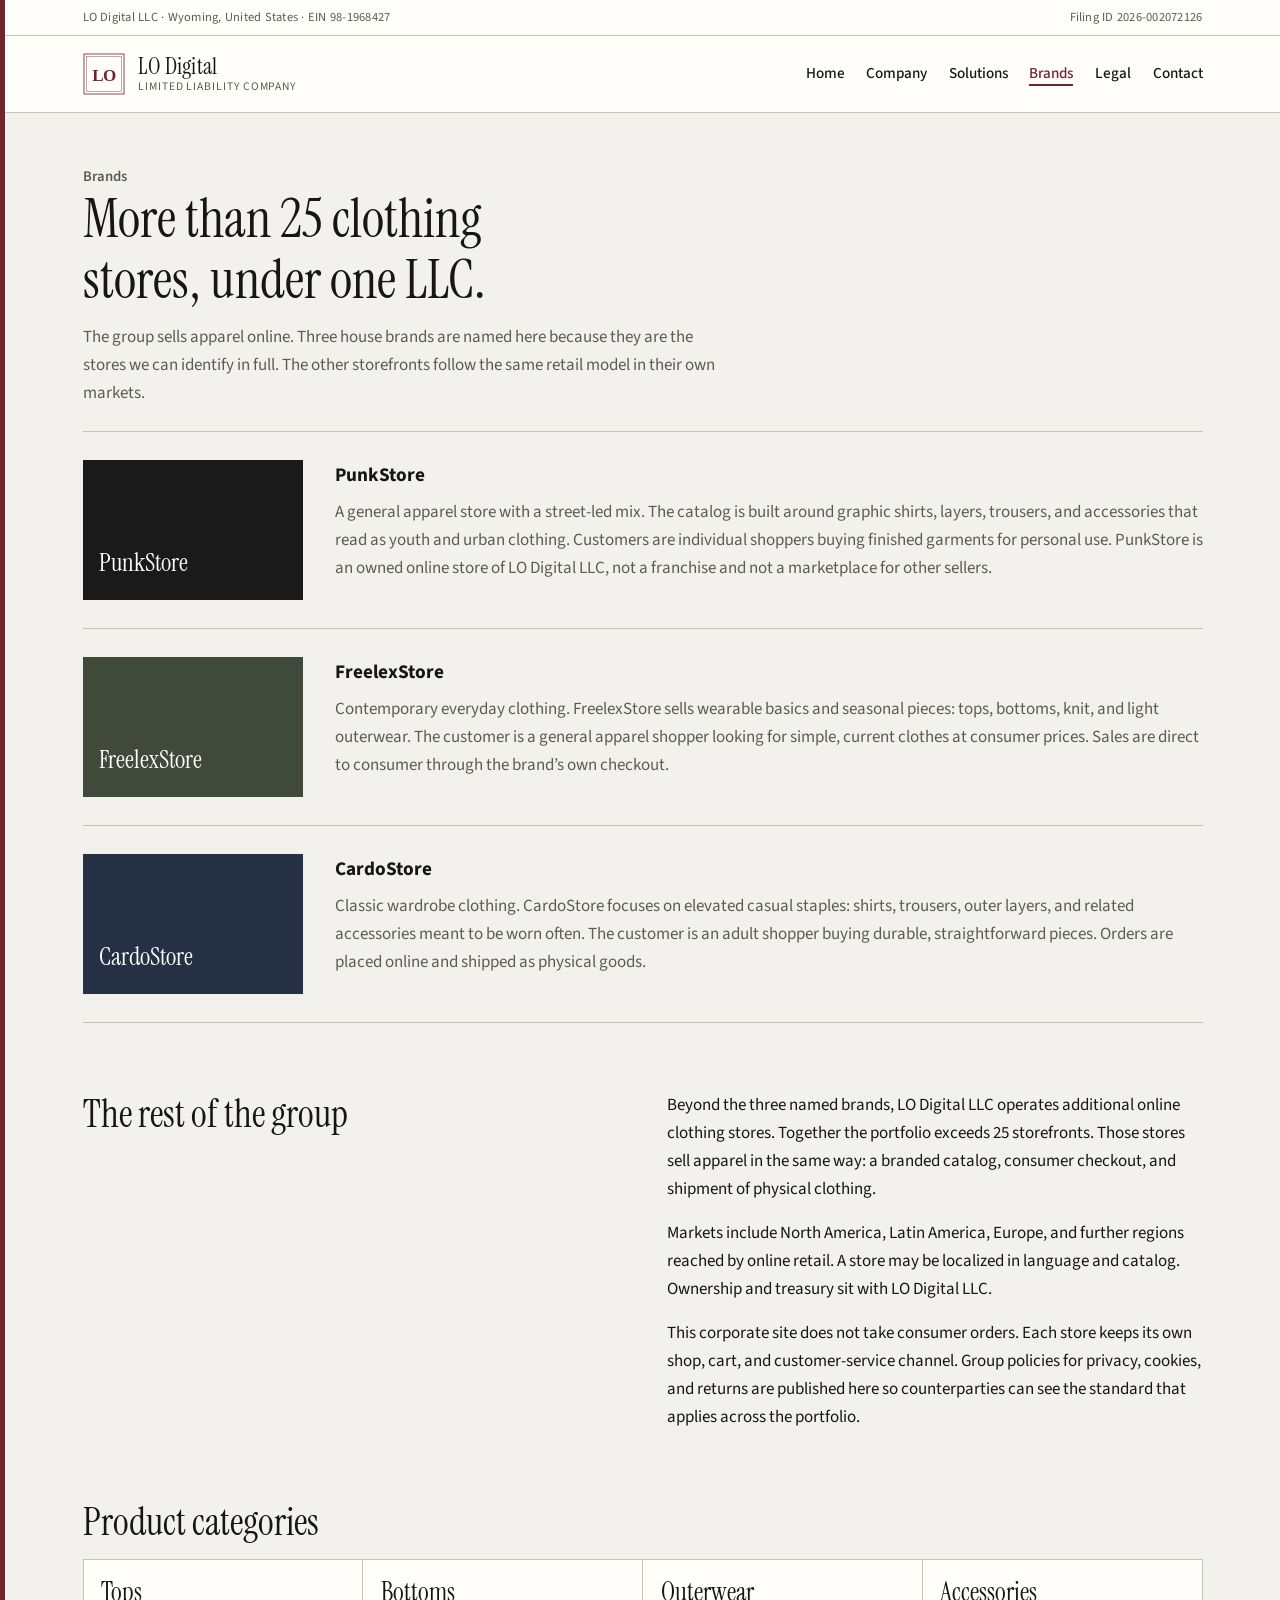
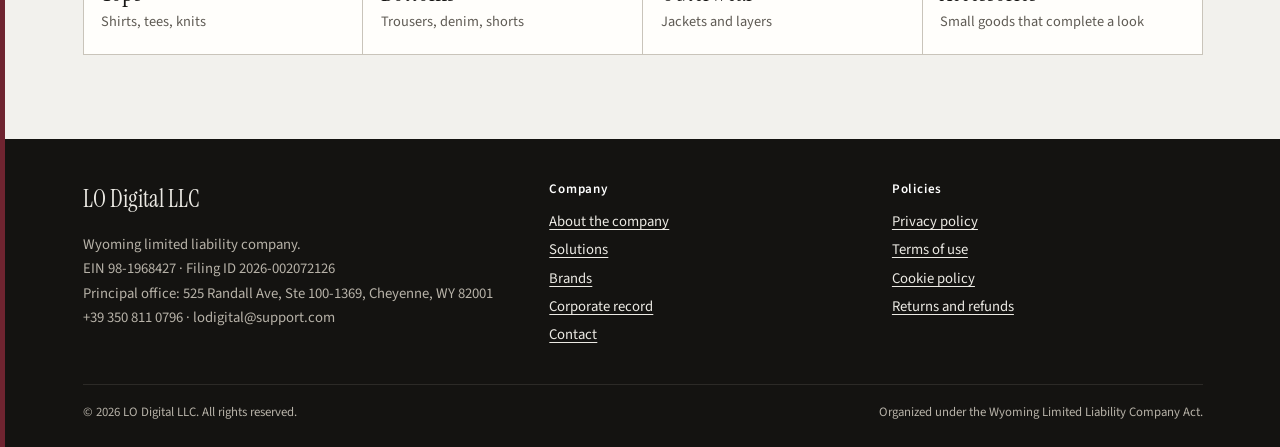
==== brands.html @ 22e6bcfd "Publish LO Digital LLC corporate site" ====
<!DOCTYPE html>
<html lang="en">
<head>
  <meta charset="utf-8">
  <meta name="viewport" content="width=device-width, initial-scale=1">
  <title>Brands | LO Digital LLC</title>
  <meta name="description" content="LO Digital LLC operates more than 25 apparel stores worldwide. Named house brands: PunkStore, FreelexStore, and CardoStore.">
  <link rel="icon" href="assets/favicon.svg" type="image/svg+xml">
  <link rel="stylesheet" href="css/styles.css">
</head>
<body>
  <a class="skip" href="#main">Skip to content</a>
  <header class="mast">
    <div class="mast-legal">
      <div class="wrap">
        <span>LO Digital LLC · Wyoming, United States · EIN 98-1968427</span>
        <span>Filing ID 2026-002072126</span>
      </div>
    </div>
    <div class="wrap mast-row">
      <a class="brand" href="index.html">
        <img src="assets/mark.svg" alt="">
        <span class="brand-name">
          <strong>LO Digital</strong>
          <span>LIMITED LIABILITY COMPANY</span>
        </span>
      </a>
      <input class="nav-toggle" type="checkbox" id="nav-toggle">
      <label class="nav-burger" for="nav-toggle">Menu</label>
      <nav class="nav" aria-label="Primary">
        <a href="index.html">Home</a>
        <a href="company.html">Company</a>
        <a href="solutions.html">Solutions</a>
        <a href="brands.html" aria-current="page">Brands</a>
        <a href="legal.html">Legal</a>
        <a href="contact.html">Contact</a>
      </nav>
    </div>
  </header>

  <main id="main">
    <section class="page-hero">
      <div class="wrap">
        <p class="kicker">Brands</p>
        <h1>More than 25 clothing stores, under one LLC.</h1>
        <p>The group sells apparel online. Three house brands are named here because they are the stores we can identify in full. The other storefronts follow the same retail model in their own markets.</p>
      </div>
    </section>

    <section class="section">
      <div class="wrap">
        <article class="brand-row">
          <div class="brand-plate punk">PunkStore</div>
          <div class="brand-copy">
            <h3>PunkStore</h3>
            <p>A general apparel store with a street-led mix. The catalog is built around graphic shirts, layers, trousers, and accessories that read as youth and urban clothing. Customers are individual shoppers buying finished garments for personal use. PunkStore is an owned online store of LO Digital LLC, not a franchise and not a marketplace for other sellers.</p>
          </div>
        </article>
        <article class="brand-row">
          <div class="brand-plate freelex">FreelexStore</div>
          <div class="brand-copy">
            <h3>FreelexStore</h3>
            <p>Contemporary everyday clothing. FreelexStore sells wearable basics and seasonal pieces: tops, bottoms, knit, and light outerwear. The customer is a general apparel shopper looking for simple, current clothes at consumer prices. Sales are direct to consumer through the brand’s own checkout.</p>
          </div>
        </article>
        <article class="brand-row">
          <div class="brand-plate cardo">CardoStore</div>
          <div class="brand-copy">
            <h3>CardoStore</h3>
            <p>Classic wardrobe clothing. CardoStore focuses on elevated casual staples: shirts, trousers, outer layers, and related accessories meant to be worn often. The customer is an adult shopper buying durable, straightforward pieces. Orders are placed online and shipped as physical goods.</p>
          </div>
        </article>
      </div>
    </section>

    <section class="section">
      <div class="wrap split">
        <div>
          <h2>The rest of the group</h2>
        </div>
        <div class="prose">
          <p>Beyond the three named brands, LO Digital LLC operates additional online clothing stores. Together the portfolio exceeds 25 storefronts. Those stores sell apparel in the same way: a branded catalog, consumer checkout, and shipment of physical clothing.</p>
          <p>Markets include North America, Latin America, Europe, and further regions reached by online retail. A store may be localized in language and catalog. Ownership and treasury sit with LO Digital LLC.</p>
          <p>This corporate site does not take consumer orders. Each store keeps its own shop, cart, and customer-service channel. Group policies for privacy, cookies, and returns are published here so counterparties can see the standard that applies across the portfolio.</p>
        </div>
      </div>
    </section>

    <section class="section">
      <div class="wrap">
        <h2>Product categories</h2>
        <div class="presence">
          <div><strong>Tops</strong><span>Shirts, tees, knits</span></div>
          <div><strong>Bottoms</strong><span>Trousers, denim, shorts</span></div>
          <div><strong>Outerwear</strong><span>Jackets and layers</span></div>
          <div><strong>Accessories</strong><span>Small goods that complete a look</span></div>
        </div>
      </div>
    </section>
  </main>

  <footer class="foot">
    <div class="wrap">
      <div class="foot-grid">
        <div>
          <h2>LO Digital LLC</h2>
          <p>Wyoming limited liability company.<br>EIN 98-1968427 · Filing ID 2026-002072126<br>Principal office: 525 Randall Ave, Ste 100-1369, Cheyenne, WY 82001<br>+39 350 811 0796 · lodigital@support.com</p>
        </div>
        <div>
          <h3>Company</h3>
          <ul>
            <li><a href="company.html">About the company</a></li>
            <li><a href="solutions.html">Solutions</a></li>
            <li><a href="brands.html">Brands</a></li>
            <li><a href="legal.html">Corporate record</a></li>
            <li><a href="contact.html">Contact</a></li>
          </ul>
        </div>
        <div>
          <h3>Policies</h3>
          <ul>
            <li><a href="privacy.html">Privacy policy</a></li>
            <li><a href="terms.html">Terms of use</a></li>
            <li><a href="cookies.html">Cookie policy</a></li>
            <li><a href="returns.html">Returns and refunds</a></li>
          </ul>
        </div>
      </div>
      <div class="foot-legal">
        <span>© 2026 LO Digital LLC. All rights reserved.</span>
        <span>Organized under the Wyoming Limited Liability Company Act.</span>
      </div>
    </div>
  </footer>
</body>
</html>
---- css/styles.css ----
@import url("https://fonts.googleapis.com/css2?family=Instrument+Serif:ital@0;1&family=Source+Sans+3:ital,wght@0,400;0,500;0,600;0,700;1,400&display=swap");

:root {
  --bond: #f2f1ed;
  --panel: #fffefb;
  --ink: #171614;
  --mute: #5f5b54;
  --rule: #c9c4ba;
  --wine: #6f2430;
  --wine-deep: #4c1520;
  --wine-soft: #f4e8ea;
  --gold: #8f7848;
  --footer: #141311;
  --footer-mute: #b7b2a8;
  --focus: #6f2430;
  --max: 1120px;
  --pad: clamp(1.25rem, 4vw, 3.25rem);
  --serif: "Instrument Serif", "Times New Roman", serif;
  --sans: "Source Sans 3", "Segoe UI", sans-serif;
}

*,
*::before,
*::after {
  box-sizing: border-box;
}

html {
  scroll-behavior: smooth;
}

html,
body {
  margin: 0;
  padding: 0;
}

body {
  font-family: var(--sans);
  font-size: 1.0625rem;
  line-height: 1.65;
  color: var(--ink);
  background: var(--bond);
  min-height: 100vh;
  border-left: 5px solid var(--wine);
}

img,
svg {
  max-width: 100%;
  display: block;
}

a {
  color: var(--wine);
  text-underline-offset: 0.18em;
}

a:hover {
  color: var(--wine-deep);
}

:focus-visible {
  outline: 2px solid var(--focus);
  outline-offset: 3px;
}

.skip {
  position: absolute;
  left: -999px;
  top: 0;
  background: var(--wine);
  color: #fff;
  padding: 0.5rem 0.8rem;
  z-index: 100;
}

.skip:focus {
  left: 0.5rem;
  top: 0.5rem;
}

.wrap {
  width: min(var(--max), calc(100% - var(--pad) * 2));
  margin-inline: auto;
}

/* Header */
.mast {
  background: var(--panel);
  border-bottom: 1px solid var(--rule);
}

.mast-legal {
  font-size: 0.78rem;
  letter-spacing: 0.02em;
  color: var(--mute);
  padding: 0.45rem 0;
  border-bottom: 1px solid var(--rule);
}

.mast-legal .wrap {
  display: flex;
  justify-content: space-between;
  gap: 1rem;
  flex-wrap: wrap;
}

.mast-row {
  display: flex;
  align-items: center;
  justify-content: space-between;
  gap: 1.5rem;
  padding: 1.05rem 0;
}

.brand {
  display: flex;
  align-items: center;
  gap: 0.85rem;
  text-decoration: none;
  color: var(--ink);
}

.brand img {
  width: 42px;
  height: 42px;
}

.brand-name {
  display: flex;
  flex-direction: column;
  line-height: 1.05;
}

.brand-name strong {
  font-family: var(--serif);
  font-size: 1.45rem;
  font-weight: 400;
  letter-spacing: 0.01em;
}

.brand-name span {
  font-size: 0.72rem;
  color: var(--mute);
  letter-spacing: 0.08em;
  margin-top: 0.15rem;
}

.nav-toggle {
  position: absolute;
  opacity: 0;
  pointer-events: none;
}

.nav-burger {
  display: none;
  font-size: 0.85rem;
  border: 1px solid var(--rule);
  padding: 0.4rem 0.7rem;
  background: var(--panel);
  cursor: pointer;
}

.nav {
  display: flex;
  gap: 1.35rem;
  align-items: center;
}

.nav a {
  text-decoration: none;
  color: var(--ink);
  font-size: 0.95rem;
  font-weight: 500;
}

.nav a:hover,
.nav a[aria-current="page"] {
  color: var(--wine);
}

.nav a[aria-current="page"] {
  box-shadow: inset 0 -2px 0 var(--wine);
}

/* Hero */
.hero {
  padding: 4.5rem 0 3.25rem;
}

.hero h1 {
  font-family: var(--serif);
  font-size: clamp(2.35rem, 5.2vw, 4.1rem);
  font-weight: 400;
  line-height: 1.12;
  letter-spacing: -0.02em;
  max-width: 18ch;
  margin: 0 0 1.25rem;
}

.hero .lede {
  max-width: 46rem;
  font-size: 1.18rem;
  color: var(--mute);
  margin: 0 0 2rem;
}

.hero-actions {
  display: flex;
  gap: 0.8rem;
  flex-wrap: wrap;
}

.btn {
  display: inline-flex;
  align-items: center;
  justify-content: center;
  text-decoration: none;
  border: 1px solid var(--wine);
  padding: 0.7rem 1.15rem;
  font-weight: 600;
  font-size: 0.95rem;
  font-family: var(--sans);
  cursor: pointer;
  background: var(--wine);
  color: #fff;
}

.btn:hover {
  background: var(--wine-deep);
  color: #fff;
}

.btn.ghost {
  background: transparent;
  color: var(--ink);
  border-color: var(--rule);
}

.btn.ghost:hover {
  border-color: var(--ink);
  color: var(--ink);
}

/* Ledger */
.ledger {
  background: var(--panel);
  border: 1px solid var(--rule);
  margin: 0 0 4rem;
}

.ledger-head {
  display: flex;
  justify-content: space-between;
  gap: 1rem;
  padding: 1rem 1.25rem;
  border-bottom: 1px solid var(--rule);
  font-size: 0.85rem;
  color: var(--mute);
}

.ledger-head b {
  color: var(--ink);
  font-weight: 600;
}

.ledger-grid {
  display: grid;
  grid-template-columns: repeat(3, 1fr);
}

.ledger-grid div {
  padding: 1.15rem 1.25rem;
  border-right: 1px solid var(--rule);
  border-bottom: 1px solid var(--rule);
}

.ledger-grid div:nth-child(3n) {
  border-right: none;
}

.ledger-grid dt {
  font-size: 0.78rem;
  color: var(--mute);
  margin: 0 0 0.25rem;
}

.ledger-grid dd {
  margin: 0;
  font-weight: 600;
  line-height: 1.35;
}

/* Sections */
.section {
  padding: 0 0 4.25rem;
}

.section h2 {
  font-family: var(--serif);
  font-size: clamp(1.8rem, 3vw, 2.5rem);
  font-weight: 400;
  line-height: 1.2;
  margin: 0 0 0.85rem;
}

.section .intro {
  max-width: 42rem;
  color: var(--mute);
  margin: 0 0 1.75rem;
}

.split {
  display: grid;
  grid-template-columns: 1fr 1fr;
  gap: 3rem;
  align-items: start;
}

.prose p {
  margin: 0 0 1rem;
}

.prose p:last-child {
  margin-bottom: 0;
}

.kicker {
  color: var(--wine);
  font-weight: 600;
  font-size: 0.92rem;
  margin: 0 0 0.4rem;
}

/* Solutions */
.solutions {
  display: grid;
  grid-template-columns: 1fr 1fr;
  gap: 0;
  border-top: 1px solid var(--rule);
}

.solutions article {
  padding: 1.5rem 1.4rem 1.5rem 0;
  border-bottom: 1px solid var(--rule);
}

.solutions article:nth-child(odd) {
  padding-right: 2rem;
  border-right: 1px solid var(--rule);
}

.solutions article:nth-child(even) {
  padding-left: 2rem;
}

.solutions h3 {
  font-family: var(--serif);
  font-size: 1.45rem;
  font-weight: 400;
  margin: 0 0 0.45rem;
}

.solutions p {
  margin: 0;
  color: var(--mute);
}

/* Brands */
.brand-row {
  display: grid;
  grid-template-columns: 220px 1fr;
  gap: 2rem;
  padding: 1.75rem 0;
  border-top: 1px solid var(--rule);
}

.brand-row:last-of-type {
  border-bottom: 1px solid var(--rule);
}

.brand-plate {
  min-height: 140px;
  display: flex;
  align-items: flex-end;
  padding: 1rem;
  color: #fff;
  font-family: var(--serif);
  font-size: 1.55rem;
}

.brand-plate.punk {
  background: #1a1a1a;
}

.brand-plate.freelex {
  background: #3f4a3a;
}

.brand-plate.cardo {
  background: #243044;
}

.brand-copy h3 {
  margin: 0 0 0.4rem;
  font-size: 1.2rem;
}

.brand-copy p {
  margin: 0;
  color: var(--mute);
}

.more-stores {
  margin-top: 1.5rem;
  padding: 1.25rem 0 0;
  color: var(--mute);
}

/* Presence */
.presence {
  display: grid;
  grid-template-columns: repeat(4, 1fr);
  gap: 1px;
  background: var(--rule);
  border: 1px solid var(--rule);
}

.presence div {
  background: var(--panel);
  padding: 1.15rem 1.1rem;
}

.presence strong {
  display: block;
  font-family: var(--serif);
  font-size: 1.65rem;
  font-weight: 400;
  line-height: 1.1;
}

.presence span {
  color: var(--mute);
  font-size: 0.9rem;
}

/* Legal extract */
.extract {
  background: var(--panel);
  border: 1px solid var(--rule);
}

.extract-banner {
  background: var(--wine);
  color: #fff;
  padding: 0.85rem 1.25rem;
  font-size: 0.9rem;
  display: flex;
  justify-content: space-between;
  gap: 1rem;
  flex-wrap: wrap;
}

.extract table {
  width: 100%;
  border-collapse: collapse;
}

.extract th,
.extract td {
  text-align: left;
  vertical-align: top;
  padding: 0.85rem 1.25rem;
  border-bottom: 1px solid var(--rule);
}

.extract th {
  width: 32%;
  font-weight: 600;
  color: var(--mute);
  font-size: 0.88rem;
}

.extract td {
  font-weight: 500;
}

.note {
  font-size: 0.92rem;
  color: var(--mute);
  margin: 1rem 0 0;
}

.callout {
  background: var(--wine-soft);
  border-left: 3px solid var(--wine);
  padding: 1rem 1.15rem;
  margin: 1.25rem 0;
}

.callout p {
  margin: 0;
}

/* Contact */
.contact-grid {
  display: grid;
  grid-template-columns: 1fr 1.1fr;
  gap: 3rem;
}

.addr h3 {
  margin: 0 0 0.35rem;
  font-size: 1rem;
}

.addr p {
  margin: 0 0 1.25rem;
  color: var(--mute);
}

.addr a {
  color: var(--ink);
}

form {
  display: grid;
  gap: 0.85rem;
  background: var(--panel);
  border: 1px solid var(--rule);
  padding: 1.25rem;
}

label {
  display: grid;
  gap: 0.3rem;
  font-size: 0.9rem;
  font-weight: 600;
}

input,
select,
textarea {
  font: inherit;
  padding: 0.65rem 0.7rem;
  border: 1px solid var(--rule);
  background: #fff;
  color: var(--ink);
}

textarea {
  min-height: 8rem;
  resize: vertical;
}

.hp {
  position: absolute;
  left: -9999px;
}

.form-status {
  display: none;
  padding: 0.75rem 0.85rem;
  background: var(--wine-soft);
  border: 1px solid var(--wine);
}

.form-status.show {
  display: block;
}

/* Policy pages */
.policy {
  padding: 3.5rem 0 4.5rem;
}

.policy h1 {
  font-family: var(--serif);
  font-size: clamp(2rem, 4vw, 3rem);
  font-weight: 400;
  margin: 0 0 0.4rem;
}

.policy .meta {
  color: var(--mute);
  margin: 0 0 2rem;
}

.policy h2 {
  font-family: var(--serif);
  font-size: 1.55rem;
  font-weight: 400;
  margin: 2rem 0 0.6rem;
}

.policy h3 {
  font-size: 1.05rem;
  margin: 1.25rem 0 0.4rem;
}

.policy ul,
.policy ol {
  padding-left: 1.2rem;
}

.policy li {
  margin: 0.3rem 0;
}

/* Footer */
.foot {
  background: var(--footer);
  color: #eceae4;
  padding: 2.5rem 0 1.5rem;
  margin-top: 1rem;
}

.foot a {
  color: #eceae4;
}

.foot-grid {
  display: grid;
  grid-template-columns: 1.4fr 1fr 1fr;
  gap: 2rem;
  padding-bottom: 2rem;
  border-bottom: 1px solid #2c2a27;
}

.foot h2 {
  font-family: var(--serif);
  font-size: 1.5rem;
  font-weight: 400;
  margin: 0 0 0.5rem;
}

.foot p,
.foot li {
  color: var(--footer-mute);
  font-size: 0.92rem;
}

.foot ul {
  list-style: none;
  margin: 0;
  padding: 0;
}

.foot li {
  margin: 0.25rem 0;
}

.foot h3 {
  font-size: 0.82rem;
  letter-spacing: 0.06em;
  margin: 0 0 0.6rem;
  color: #fff;
  font-weight: 600;
}

.foot-legal {
  display: flex;
  justify-content: space-between;
  gap: 1rem;
  flex-wrap: wrap;
  padding-top: 1.1rem;
  font-size: 0.8rem;
  color: var(--footer-mute);
}

.page-hero {
  padding: 3.25rem 0 1.5rem;
}

.page-hero h1 {
  font-family: var(--serif);
  font-size: clamp(2.1rem, 4.4vw, 3.4rem);
  font-weight: 400;
  line-height: 1.12;
  margin: 0 0 0.75rem;
  max-width: 18ch;
}

.page-hero p {
  max-width: 40rem;
  color: var(--mute);
  margin: 0;
}

.cta-band {
  background: var(--panel);
  border-top: 1px solid var(--rule);
  border-bottom: 1px solid var(--rule);
  padding: 2.4rem 0;
  margin-bottom: 0;
}

.cta-band .wrap {
  display: flex;
  justify-content: space-between;
  gap: 1.5rem;
  align-items: center;
}

.cta-band h2 {
  font-family: var(--serif);
  font-size: 2rem;
  font-weight: 400;
  margin: 0 0 0.3rem;
}

.cta-band p {
  margin: 0;
  color: var(--mute);
}

@media (max-width: 900px) {
  .ledger-grid,
  .split,
  .solutions,
  .presence,
  .contact-grid,
  .foot-grid,
  .brand-row,
  .cta-band .wrap {
    grid-template-columns: 1fr;
    display: grid;
  }

  .solutions article:nth-child(odd),
  .solutions article:nth-child(even) {
    border-right: none;
    padding-left: 0;
    padding-right: 0;
  }

  .nav-burger {
    display: inline-block;
  }

  .nav {
    display: none;
    position: absolute;
    left: 5px;
    right: 0;
    top: 108px;
    background: var(--panel);
    border-bottom: 1px solid var(--rule);
    flex-direction: column;
    align-items: flex-start;
    padding: 1rem var(--pad) 1.2rem;
    z-index: 20;
    gap: 0.85rem;
  }

  .nav-toggle:checked ~ .nav {
    display: flex;
  }

  .mast-row {
    position: relative;
  }

  .ledger-grid div:nth-child(3n) {
    border-right: none;
  }

  .ledger-grid div {
    border-right: none;
  }
}

@media (prefers-reduced-motion: reduce) {
  html {
    scroll-behavior: auto;
  }
}
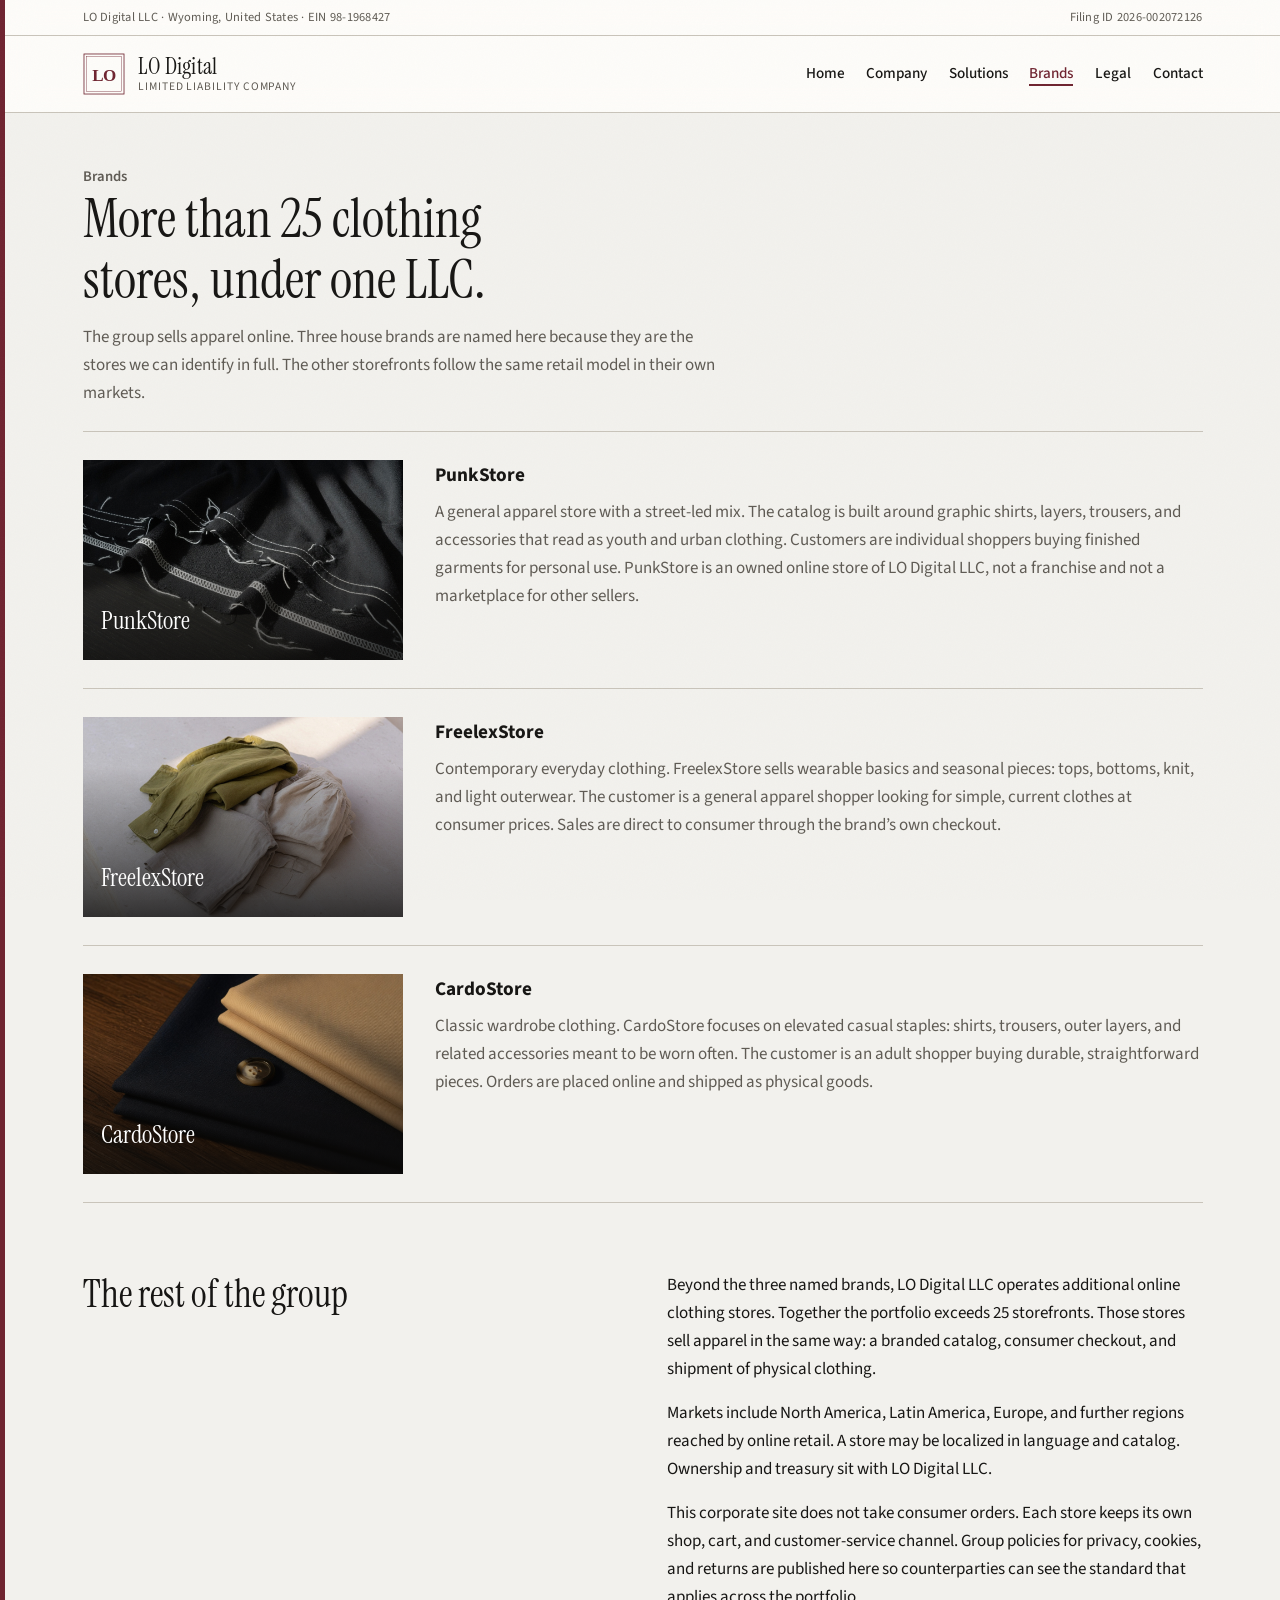
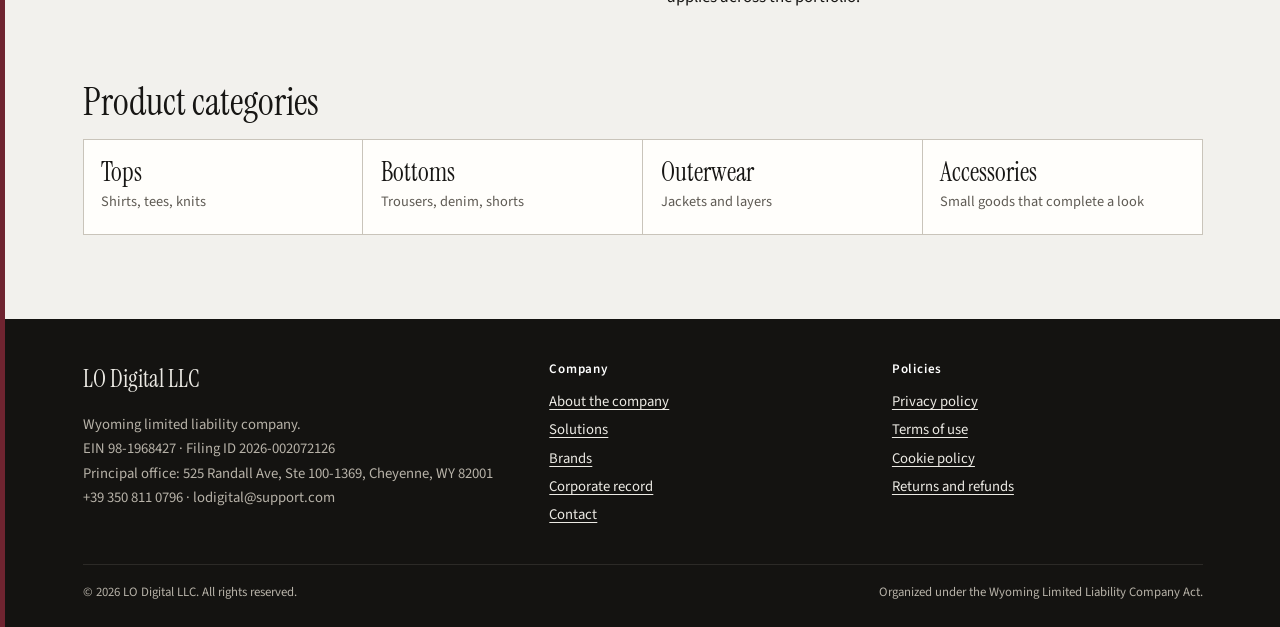
==== commit 697909d7: "Atelier presentation: photography, motion, extra sections. Legal facts unchanged." ====
--- a/brands.html
+++ b/brands.html
@@ -7,6 +7,7 @@
   <meta name="description" content="LO Digital LLC operates more than 25 apparel stores worldwide. Named house brands: PunkStore, FreelexStore, and CardoStore.">
   <link rel="icon" href="assets/favicon.svg" type="image/svg+xml">
   <link rel="stylesheet" href="css/styles.css">
+  <script>document.documentElement.classList.add("js");</script>
 </head>
 <body>
   <a class="skip" href="#main">Skip to content</a>
@@ -40,7 +41,7 @@
 
   <main id="main">
     <section class="page-hero">
-      <div class="wrap">
+      <div class="wrap reveal">
         <p class="kicker">Brands</p>
         <h1>More than 25 clothing stores, under one LLC.</h1>
         <p>The group sells apparel online. Three house brands are named here because they are the stores we can identify in full. The other storefronts follow the same retail model in their own markets.</p>
@@ -49,21 +50,21 @@
 
     <section class="section">
       <div class="wrap">
-        <article class="brand-row">
+        <article class="brand-row reveal">
           <div class="brand-plate punk">PunkStore</div>
           <div class="brand-copy">
             <h3>PunkStore</h3>
             <p>A general apparel store with a street-led mix. The catalog is built around graphic shirts, layers, trousers, and accessories that read as youth and urban clothing. Customers are individual shoppers buying finished garments for personal use. PunkStore is an owned online store of LO Digital LLC, not a franchise and not a marketplace for other sellers.</p>
           </div>
         </article>
-        <article class="brand-row">
+        <article class="brand-row reveal">
           <div class="brand-plate freelex">FreelexStore</div>
           <div class="brand-copy">
             <h3>FreelexStore</h3>
             <p>Contemporary everyday clothing. FreelexStore sells wearable basics and seasonal pieces: tops, bottoms, knit, and light outerwear. The customer is a general apparel shopper looking for simple, current clothes at consumer prices. Sales are direct to consumer through the brand’s own checkout.</p>
           </div>
         </article>
-        <article class="brand-row">
+        <article class="brand-row reveal">
           <div class="brand-plate cardo">CardoStore</div>
           <div class="brand-copy">
             <h3>CardoStore</h3>
@@ -132,5 +133,6 @@
       </div>
     </div>
   </footer>
+  <script src="js/main.js"></script>
 </body>
 </html>
--- a/css/styles.css
+++ b/css/styles.css
@@ -43,6 +43,17 @@
   background: var(--bond);
   min-height: 100vh;
   border-left: 5px solid var(--wine);
+  position: relative;
+}
+
+body::before {
+  content: "";
+  pointer-events: none;
+  position: fixed;
+  inset: 0;
+  z-index: 80;
+  opacity: 0.045;
+  background-image: url("data:image/svg+xml,%3Csvg xmlns='http://www.w3.org/2000/svg' width='180' height='180'%3E%3Cfilter id='n'%3E%3CfeTurbulence type='fractalNoise' baseFrequency='.85' numOctaves='4' stitchTiles='stitch'/%3E%3C/filter%3E%3Crect width='180' height='180' filter='url(%23n)' opacity='.55'/%3E%3C/svg%3E");
 }
 
 img,
@@ -87,8 +98,13 @@
 
 /* Header */
 .mast {
-  background: var(--panel);
+  background: rgba(255, 254, 251, 0.86);
   border-bottom: 1px solid var(--rule);
+  position: sticky;
+  top: 0;
+  z-index: 50;
+  backdrop-filter: blur(14px);
+  -webkit-backdrop-filter: blur(14px);
 }
 
 .mast-legal {
@@ -186,7 +202,39 @@
 
 /* Hero */
 .hero {
-  padding: 4.5rem 0 3.25rem;
+  padding: 5.5rem 0 4rem;
+}
+
+.hero-grid {
+  display: grid;
+  grid-template-columns: 1.05fr 0.95fr;
+  gap: 3.5rem;
+  align-items: end;
+}
+
+.hero-frame {
+  margin: 0;
+  position: relative;
+  overflow: hidden;
+}
+
+.hero-frame img {
+  width: 100%;
+  height: min(72vh, 620px);
+  object-fit: cover;
+  transform: scale(1.06);
+  animation: ken 22s ease-out forwards;
+}
+
+.hero-frame figcaption {
+  position: absolute;
+  left: 0;
+  bottom: 0;
+  padding: 0.85rem 1rem;
+  color: #f4efe8;
+  font-size: 0.82rem;
+  background: linear-gradient(transparent, rgba(20, 19, 17, 0.72));
+  width: 100%;
 }
 
 .hero h1 {
@@ -225,11 +273,13 @@
   cursor: pointer;
   background: var(--wine);
   color: #fff;
+  transition: background 0.25s ease, transform 0.25s ease, border-color 0.25s ease;
 }
 
 .btn:hover {
   background: var(--wine-deep);
   color: #fff;
+  transform: translateY(-1px);
 }
 
 .btn.ghost {
@@ -370,7 +420,7 @@
 /* Brands */
 .brand-row {
   display: grid;
-  grid-template-columns: 220px 1fr;
+  grid-template-columns: minmax(240px, 320px) 1fr;
   gap: 2rem;
   padding: 1.75rem 0;
   border-top: 1px solid var(--rule);
@@ -381,25 +431,41 @@
 }
 
 .brand-plate {
-  min-height: 140px;
+  min-height: 200px;
   display: flex;
   align-items: flex-end;
-  padding: 1rem;
+  padding: 1.1rem 1.15rem;
   color: #fff;
   font-family: var(--serif);
   font-size: 1.55rem;
+  background-size: cover;
+  background-position: center;
+  position: relative;
+  overflow: hidden;
+  isolation: isolate;
+}
+
+.brand-plate::after {
+  content: "";
+  position: absolute;
+  inset: 0;
+  z-index: -1;
+  background: linear-gradient(180deg, transparent 25%, rgba(12, 11, 10, 0.78) 100%);
 }
 
 .brand-plate.punk {
-  background: #1a1a1a;
+  background-image: url("../assets/brand-punk.jpg");
+  background-color: #1a1a1a;
 }
 
 .brand-plate.freelex {
-  background: #3f4a3a;
+  background-image: url("../assets/brand-freelex.jpg");
+  background-color: #3f4a3a;
 }
 
 .brand-plate.cardo {
-  background: #243044;
+  background-image: url("../assets/brand-cardo.jpg");
+  background-color: #243044;
 }
 
 .brand-copy h3 {
@@ -771,8 +837,194 @@
   }
 }
 
+.statement {
+  position: relative;
+  min-height: 68vh;
+  display: grid;
+  place-items: end stretch;
+  color: #f6f1ea;
+  margin: 0 0 4.5rem;
+  overflow: hidden;
+}
+
+.statement img {
+  position: absolute;
+  inset: 0;
+  width: 100%;
+  height: 100%;
+  object-fit: cover;
+  transform: scale(1.08);
+}
+
+.statement::after {
+  content: "";
+  position: absolute;
+  inset: 0;
+  background: linear-gradient(180deg, rgba(20, 19, 17, 0.15), rgba(20, 19, 17, 0.78) 70%);
+}
+
+.statement-inner {
+  position: relative;
+  z-index: 1;
+  padding-bottom: 4rem;
+}
+
+.statement blockquote {
+  font-family: var(--serif);
+  font-size: clamp(1.8rem, 3.6vw, 3.1rem);
+  font-style: italic;
+  font-weight: 400;
+  line-height: 1.18;
+  max-width: 18ch;
+  margin: 0;
+}
+
+.steps {
+  list-style: none;
+  margin: 0;
+  padding: 0;
+  display: grid;
+  grid-template-columns: repeat(4, 1fr);
+  gap: 0;
+  border-top: 1px solid var(--rule);
+}
+
+.steps li {
+  padding: 1.5rem 1.3rem 1.6rem 0;
+  border-bottom: 1px solid var(--rule);
+  padding-right: 1.5rem;
+  border-right: 1px solid var(--rule);
+}
+
+.steps li:last-child {
+  border-right: none;
+}
+
+.steps b {
+  display: block;
+  font-family: var(--serif);
+  font-size: 1.85rem;
+  font-weight: 400;
+  color: var(--wine);
+  margin-bottom: 0.55rem;
+}
+
+.steps p {
+  margin: 0;
+  color: var(--mute);
+}
+
+.atlas {
+  display: grid;
+  grid-template-columns: repeat(3, 1fr);
+  gap: 1px;
+  background: var(--rule);
+  border: 1px solid var(--rule);
+}
+
+.atlas article {
+  background: var(--panel);
+  padding: 1.6rem 1.3rem 1.7rem;
+  min-height: 11rem;
+}
+
+.atlas h3 {
+  font-family: var(--serif);
+  font-size: 1.55rem;
+  font-weight: 400;
+  margin: 0 0 0.45rem;
+}
+
+.atlas p {
+  margin: 0;
+  color: var(--mute);
+}
+
+.timeline {
+  list-style: none;
+  margin: 0;
+  padding: 0;
+  border-top: 1px solid var(--rule);
+}
+
+.timeline li {
+  display: grid;
+  grid-template-columns: 11rem 1fr;
+  gap: 1.5rem;
+  padding: 1.35rem 0;
+  border-bottom: 1px solid var(--rule);
+}
+
+.timeline time {
+  font-family: var(--serif);
+  font-size: 1.15rem;
+}
+
+.timeline p {
+  margin: 0;
+  color: var(--mute);
+}
+
+.film {
+  margin: 0 0 3rem;
+  overflow: hidden;
+}
+
+.film img {
+  width: 100%;
+  height: min(48vh, 420px);
+  object-fit: cover;
+}
+
+.js .reveal {
+  opacity: 0;
+  transform: translateY(18px);
+}
+
+.js .reveal.in {
+  opacity: 1;
+  transform: none;
+  transition: opacity 0.85s ease, transform 0.85s ease;
+}
+
+@keyframes ken {
+  to {
+    transform: scale(1);
+  }
+}
+
+@media (max-width: 900px) {
+  .hero-grid,
+  .steps,
+  .atlas,
+  .timeline li {
+    grid-template-columns: 1fr;
+  }
+
+  .hero-frame img {
+    height: 48vh;
+  }
+
+  .steps li {
+    border-right: none;
+    padding-right: 0;
+  }
+}
+
 @media (prefers-reduced-motion: reduce) {
   html {
     scroll-behavior: auto;
   }
-}
+
+  .reveal,
+  .hero-frame img,
+  .statement img {
+    animation: none;
+    opacity: 1;
+    transform: none;
+  }
+
+  .btn:hover {
+    transform: none;
+  }
+}
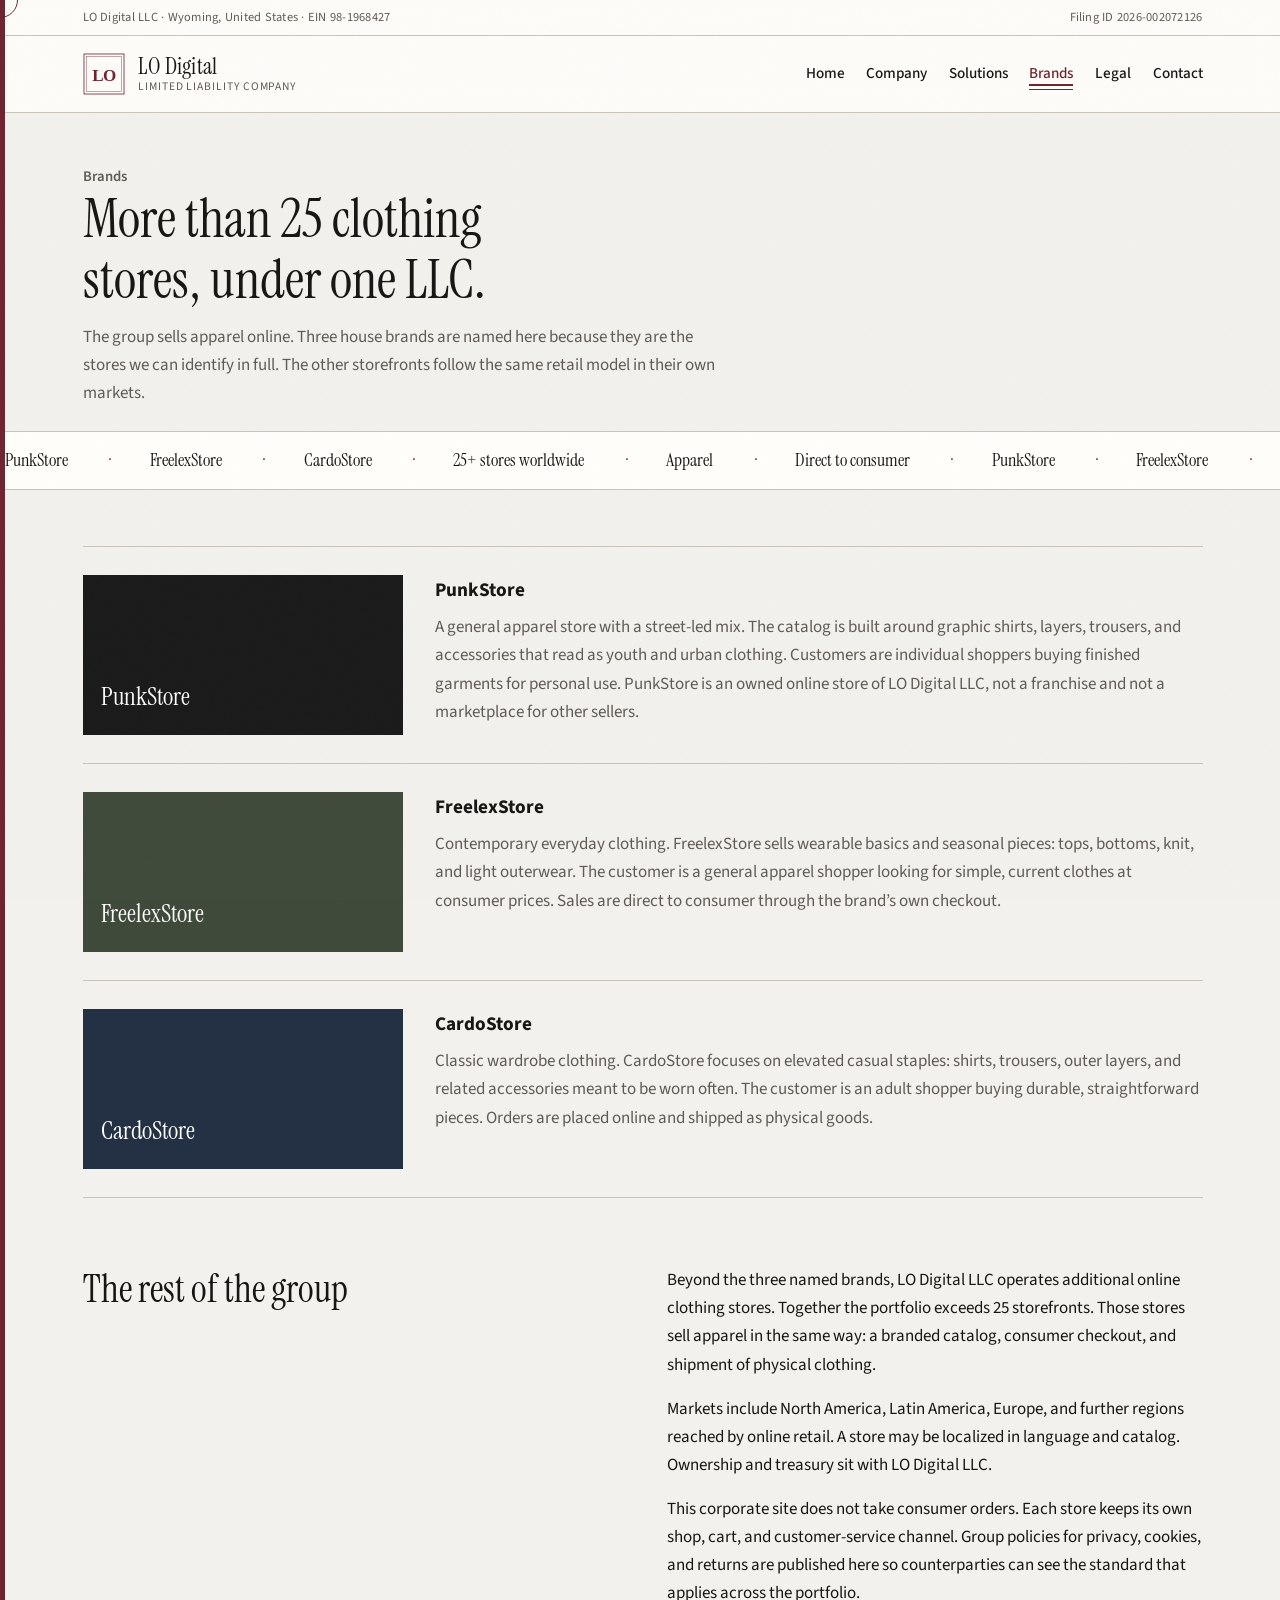
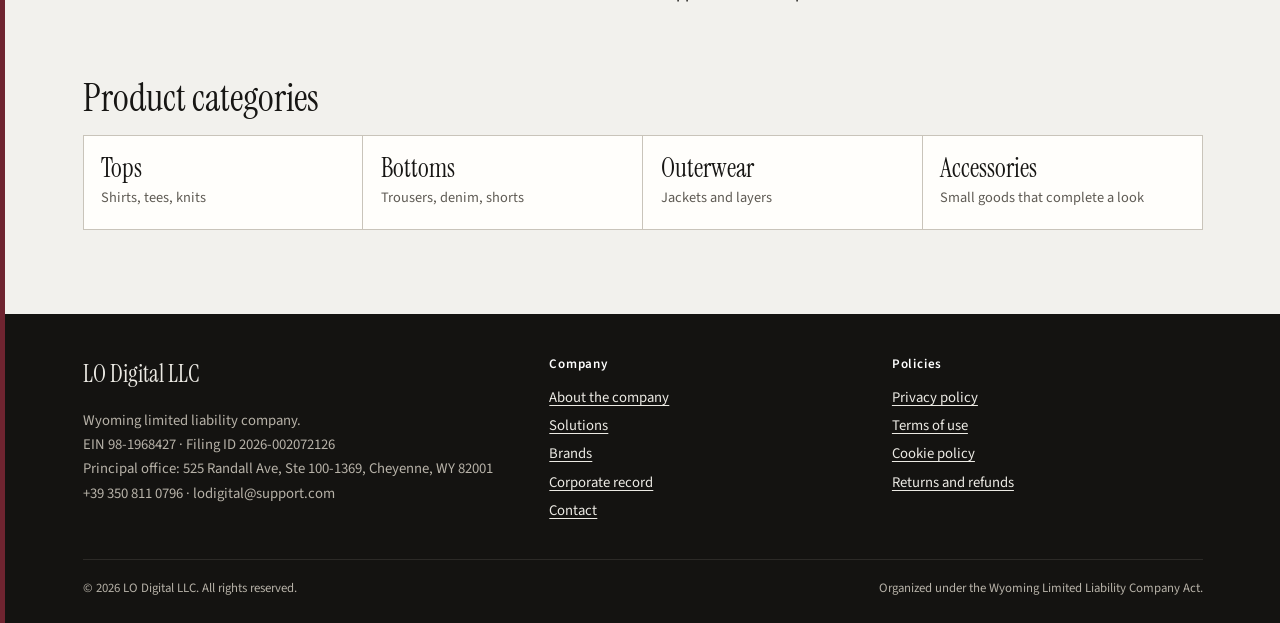
==== commit d5d39768: "Replace photos with motion: marquees, cursor, click, page transitions" ====
--- a/brands.html
+++ b/brands.html
@@ -47,6 +47,13 @@
         <p>The group sells apparel online. Three house brands are named here because they are the stores we can identify in full. The other storefronts follow the same retail model in their own markets.</p>
       </div>
     </section>
+
+    <div class="marquee" aria-hidden="true">
+      <div class="marquee-track">
+        <span>PunkStore</span><span>FreelexStore</span><span>CardoStore</span><span>25+ stores worldwide</span><span>Apparel</span><span>Direct to consumer</span>
+        <span>PunkStore</span><span>FreelexStore</span><span>CardoStore</span><span>25+ stores worldwide</span><span>Apparel</span><span>Direct to consumer</span>
+      </div>
+    </div>
 
     <section class="section">
       <div class="wrap">
--- a/css/styles.css
+++ b/css/styles.css
@@ -189,6 +189,26 @@
   color: var(--ink);
   font-size: 0.95rem;
   font-weight: 500;
+  position: relative;
+  transition: color 0.25s ease;
+}
+
+.nav a::after {
+  content: "";
+  position: absolute;
+  left: 0;
+  right: 0;
+  bottom: -4px;
+  height: 1px;
+  background: var(--wine);
+  transform: scaleX(0);
+  transform-origin: left;
+  transition: transform 0.35s ease;
+}
+
+.nav a:hover::after,
+.nav a[aria-current="page"]::after {
+  transform: scaleX(1);
 }
 
 .nav a:hover,
@@ -203,38 +223,6 @@
 /* Hero */
 .hero {
   padding: 5.5rem 0 4rem;
-}
-
-.hero-grid {
-  display: grid;
-  grid-template-columns: 1.05fr 0.95fr;
-  gap: 3.5rem;
-  align-items: end;
-}
-
-.hero-frame {
-  margin: 0;
-  position: relative;
-  overflow: hidden;
-}
-
-.hero-frame img {
-  width: 100%;
-  height: min(72vh, 620px);
-  object-fit: cover;
-  transform: scale(1.06);
-  animation: ken 22s ease-out forwards;
-}
-
-.hero-frame figcaption {
-  position: absolute;
-  left: 0;
-  bottom: 0;
-  padding: 0.85rem 1rem;
-  color: #f4efe8;
-  font-size: 0.82rem;
-  background: linear-gradient(transparent, rgba(20, 19, 17, 0.72));
-  width: 100%;
 }
 
 .hero h1 {
@@ -245,6 +233,7 @@
   letter-spacing: -0.02em;
   max-width: 18ch;
   margin: 0 0 1.25rem;
+  animation: title-in 1.15s cubic-bezier(0.22, 1, 0.36, 1) both;
 }
 
 .hero .lede {
@@ -431,41 +420,33 @@
 }
 
 .brand-plate {
-  min-height: 200px;
+  min-height: 160px;
   display: flex;
   align-items: flex-end;
   padding: 1.1rem 1.15rem;
   color: #fff;
   font-family: var(--serif);
   font-size: 1.55rem;
-  background-size: cover;
-  background-position: center;
   position: relative;
   overflow: hidden;
-  isolation: isolate;
-}
-
-.brand-plate::after {
-  content: "";
-  position: absolute;
-  inset: 0;
-  z-index: -1;
-  background: linear-gradient(180deg, transparent 25%, rgba(12, 11, 10, 0.78) 100%);
+  transition: transform 0.45s ease, letter-spacing 0.45s ease;
+}
+
+.brand-plate:hover {
+  transform: scale(1.03);
+  letter-spacing: 0.04em;
 }
 
 .brand-plate.punk {
-  background-image: url("../assets/brand-punk.jpg");
-  background-color: #1a1a1a;
+  background: #1a1a1a;
 }
 
 .brand-plate.freelex {
-  background-image: url("../assets/brand-freelex.jpg");
-  background-color: #3f4a3a;
+  background: #3f4a3a;
 }
 
 .brand-plate.cardo {
-  background-image: url("../assets/brand-cardo.jpg");
-  background-color: #243044;
+  background: #243044;
 }
 
 .brand-copy h3 {
@@ -838,35 +819,19 @@
 }
 
 .statement {
-  position: relative;
-  min-height: 68vh;
-  display: grid;
-  place-items: end stretch;
+  background: var(--footer);
   color: #f6f1ea;
-  margin: 0 0 4.5rem;
-  overflow: hidden;
-}
-
-.statement img {
-  position: absolute;
-  inset: 0;
-  width: 100%;
-  height: 100%;
-  object-fit: cover;
-  transform: scale(1.08);
-}
-
-.statement::after {
-  content: "";
-  position: absolute;
-  inset: 0;
-  background: linear-gradient(180deg, rgba(20, 19, 17, 0.15), rgba(20, 19, 17, 0.78) 70%);
+  margin: 0;
+  padding: 5.5rem 0;
+}
+
+.statement .kicker {
+  color: #d7b4ba;
 }
 
 .statement-inner {
   position: relative;
   z-index: 1;
-  padding-bottom: 4rem;
 }
 
 .statement blockquote {
@@ -965,17 +930,6 @@
   color: var(--mute);
 }
 
-.film {
-  margin: 0 0 3rem;
-  overflow: hidden;
-}
-
-.film img {
-  width: 100%;
-  height: min(48vh, 420px);
-  object-fit: cover;
-}
-
 .js .reveal {
   opacity: 0;
   transform: translateY(18px);
@@ -987,44 +941,234 @@
   transition: opacity 0.85s ease, transform 0.85s ease;
 }
 
-@keyframes ken {
-  to {
-    transform: scale(1);
-  }
-}
-
 @media (max-width: 900px) {
-  .hero-grid,
   .steps,
   .atlas,
   .timeline li {
     grid-template-columns: 1fr;
   }
 
-  .hero-frame img {
-    height: 48vh;
-  }
-
   .steps li {
     border-right: none;
     padding-right: 0;
   }
 }
 
+.marquee {
+  overflow: hidden;
+  border-top: 1px solid var(--rule);
+  border-bottom: 1px solid var(--rule);
+  background: var(--panel);
+  padding: 0.85rem 0;
+  margin: 0 0 3.5rem;
+}
+
+.marquee-rev {
+  background: var(--footer);
+  border-color: #2c2a27;
+  color: #eceae4;
+}
+
+.marquee:hover .marquee-track {
+  animation-play-state: paused;
+}
+
+.marquee-track {
+  display: flex;
+  gap: 2.4rem;
+  width: max-content;
+  animation: ticker 32s linear infinite;
+  font-family: var(--serif);
+  font-size: 1.15rem;
+}
+
+.marquee-rev .marquee-track {
+  animation-name: ticker-rev;
+  animation-duration: 38s;
+}
+
+.marquee-track span::after {
+  content: " · ";
+  color: var(--wine);
+  padding-left: 2.4rem;
+}
+
+.marquee-rev .marquee-track span::after {
+  color: #d7b4ba;
+}
+
+.scroll-progress {
+  position: fixed;
+  left: 0;
+  top: 0;
+  width: 5px;
+  height: 0%;
+  background: var(--gold);
+  z-index: 90;
+  pointer-events: none;
+}
+
+.cursor,
+.cursor-dot {
+  display: none;
+}
+
+@media (pointer: fine) {
+  html.has-cursor,
+  html.has-cursor body,
+  html.has-cursor a,
+  html.has-cursor button,
+  html.has-cursor label {
+    cursor: none;
+  }
+
+  html.has-cursor input,
+  html.has-cursor textarea,
+  html.has-cursor select {
+    cursor: text;
+  }
+
+  .cursor,
+  .cursor-dot {
+    display: block;
+    position: fixed;
+    top: 0;
+    left: 0;
+    pointer-events: none;
+    z-index: 100;
+    border-radius: 50%;
+    transform: translate(-50%, -50%);
+  }
+
+  .cursor {
+    width: 36px;
+    height: 36px;
+    border: 1px solid var(--wine);
+    transition: width 0.25s ease, height 0.25s ease, background 0.25s ease, border-color 0.25s ease;
+  }
+
+  .cursor.on {
+    width: 56px;
+    height: 56px;
+    background: rgba(111, 36, 48, 0.12);
+  }
+
+  .cursor-dot {
+    width: 6px;
+    height: 6px;
+    background: var(--wine);
+  }
+}
+
+.click-pop {
+  position: fixed;
+  width: 12px;
+  height: 12px;
+  border: 1px solid var(--wine);
+  border-radius: 50%;
+  pointer-events: none;
+  z-index: 99;
+  transform: translate(-50%, -50%) scale(0.4);
+  animation: pop 0.55s ease-out forwards;
+}
+
+body.leaving {
+  opacity: 0;
+  transform: translateY(12px);
+  transition: opacity 0.38s ease, transform 0.38s ease;
+}
+
+.ledger-grid div {
+  transition: background 0.3s ease, transform 0.3s ease;
+}
+
+.ledger-grid div:hover {
+  background: var(--wine-soft);
+  transform: translateY(-2px);
+}
+
+.solutions article,
+.atlas article,
+.steps li,
+.timeline li {
+  transition: transform 0.35s ease, background 0.35s ease;
+}
+
+.solutions article:hover,
+.atlas article:hover,
+.steps li:hover {
+  transform: translateY(-4px);
+}
+
+@keyframes title-in {
+  from {
+    opacity: 0;
+    transform: translateY(28px);
+    filter: blur(6px);
+  }
+  to {
+    opacity: 1;
+    transform: none;
+    filter: none;
+  }
+}
+
+@keyframes ticker {
+  from {
+    transform: translateX(0);
+  }
+  to {
+    transform: translateX(-50%);
+  }
+}
+
+@keyframes ticker-rev {
+  from {
+    transform: translateX(-50%);
+  }
+  to {
+    transform: translateX(0);
+  }
+}
+
+@keyframes pop {
+  to {
+    transform: translate(-50%, -50%) scale(6);
+    opacity: 0;
+  }
+}
+
 @media (prefers-reduced-motion: reduce) {
   html {
     scroll-behavior: auto;
   }
 
   .reveal,
-  .hero-frame img,
-  .statement img {
-    animation: none;
+  .hero h1,
+  .marquee-track {
+    animation: none !important;
     opacity: 1;
     transform: none;
   }
 
-  .btn:hover {
+  .btn:hover,
+  .brand-plate:hover,
+  .ledger-grid div:hover,
+  .solutions article:hover,
+  .atlas article:hover,
+  .steps li:hover {
     transform: none;
   }
-}
+
+  .cursor,
+  .cursor-dot,
+  .click-pop {
+    display: none !important;
+  }
+
+  body.leaving {
+    opacity: 1;
+    transform: none;
+    transition: none;
+  }
+}
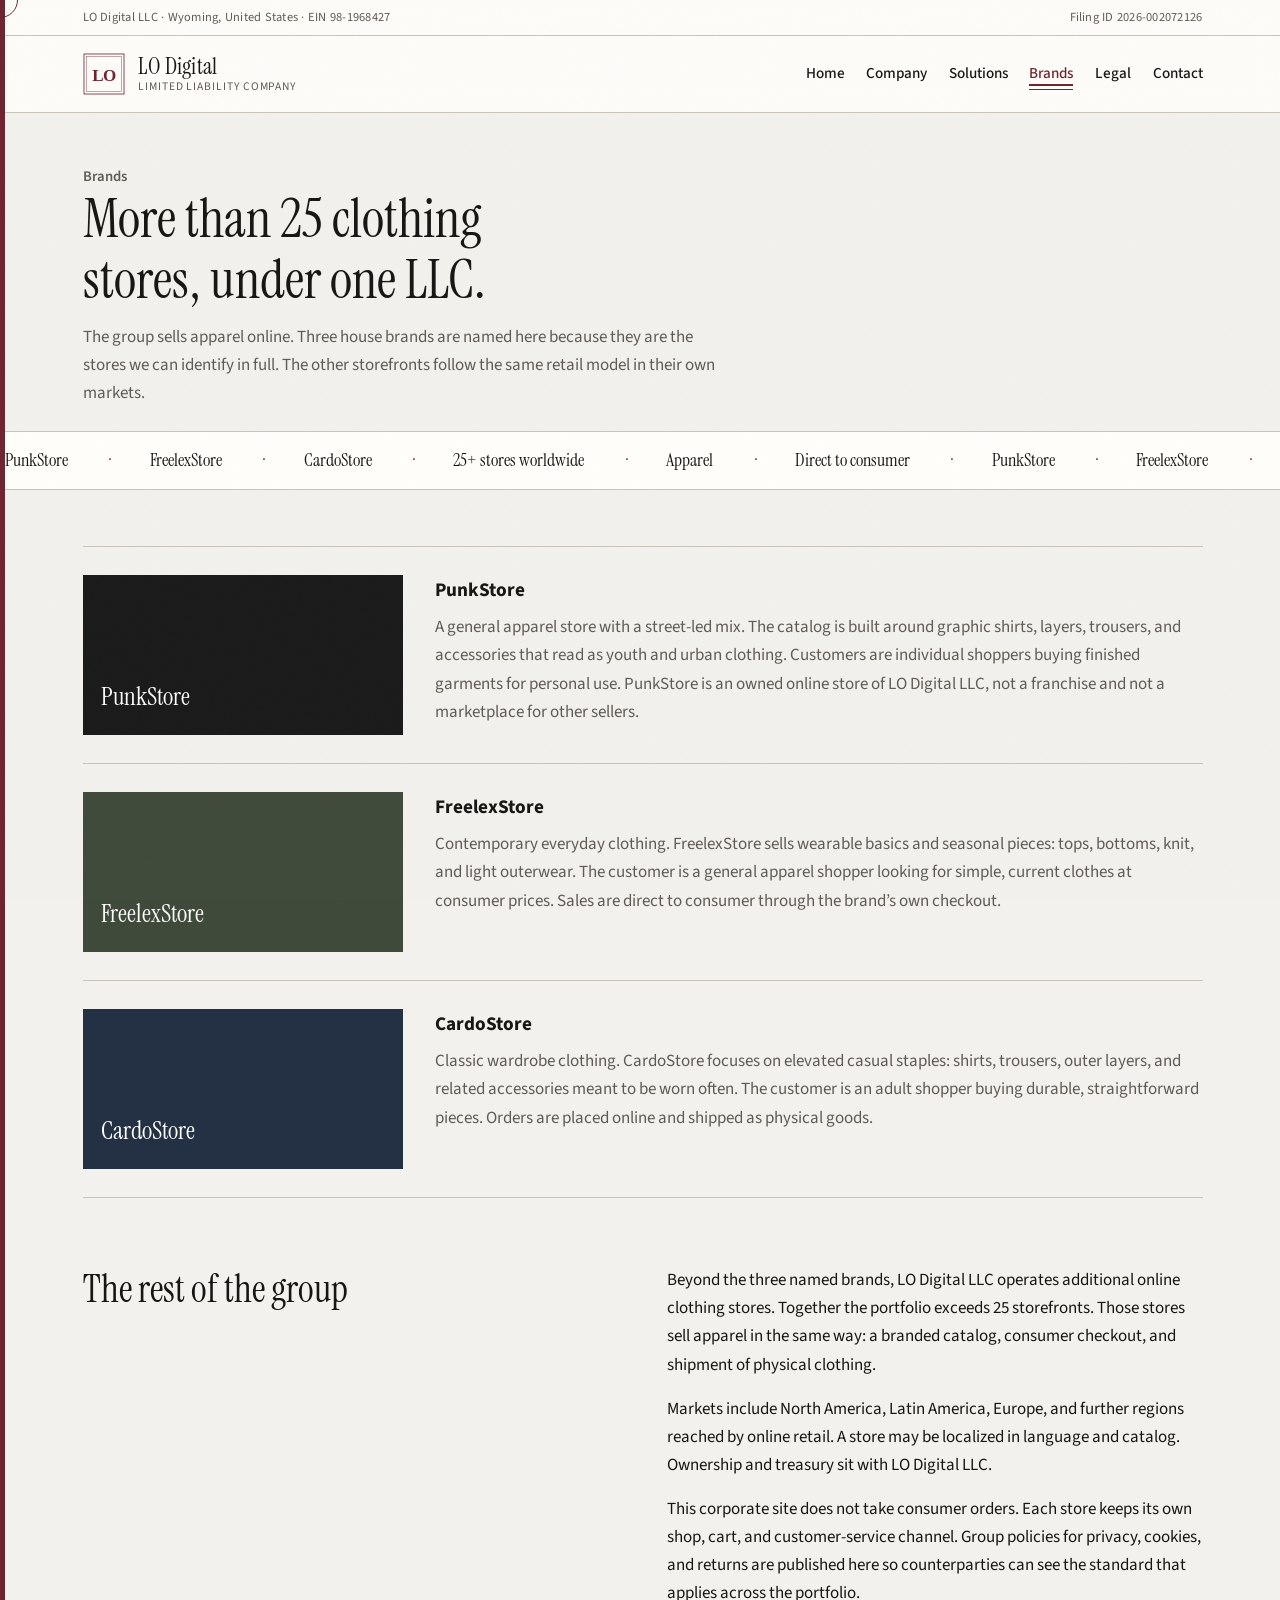
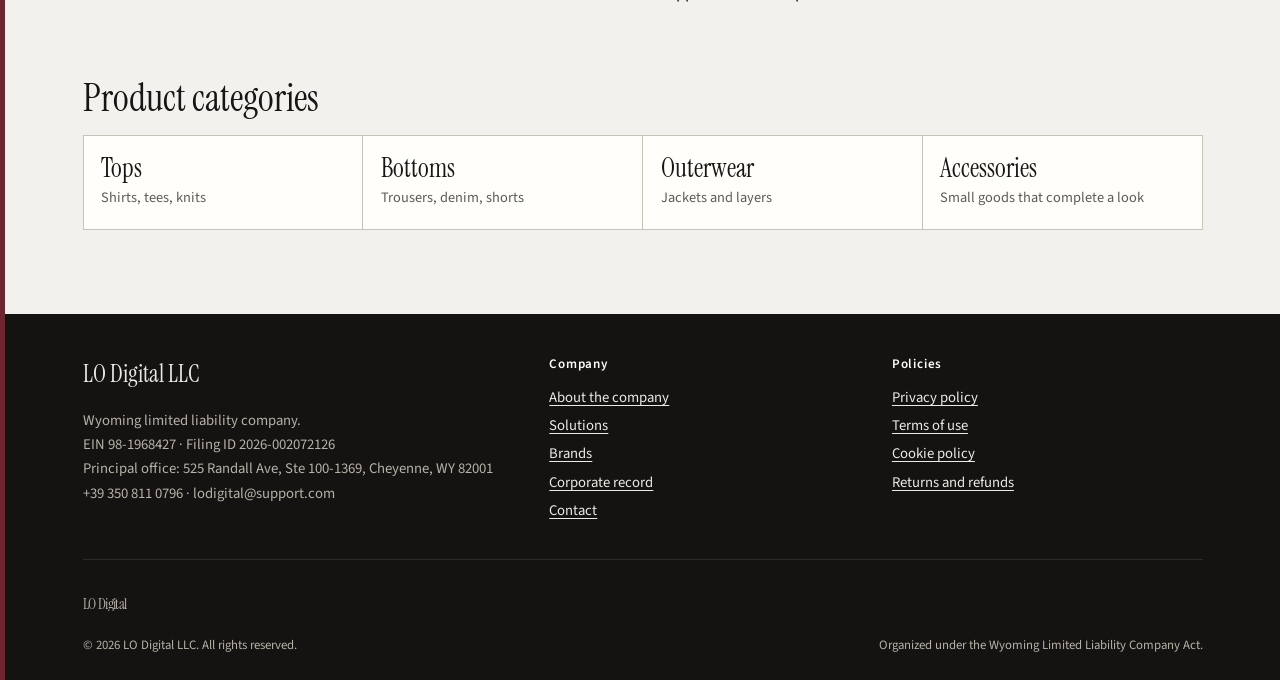
==== commit b41107ed: "Add intro curtain, giant footer wordmark, counting stats, legal print" ====
--- a/brands.html
+++ b/brands.html
@@ -7,9 +7,13 @@
   <meta name="description" content="LO Digital LLC operates more than 25 apparel stores worldwide. Named house brands: PunkStore, FreelexStore, and CardoStore.">
   <link rel="icon" href="assets/favicon.svg" type="image/svg+xml">
   <link rel="stylesheet" href="css/styles.css">
-  <script>document.documentElement.classList.add("js");</script>
+  <script>
+    document.documentElement.classList.add("js");
+    try { if (!sessionStorage.getItem("lo-intro")) document.documentElement.classList.add("await-intro"); } catch (e) {}
+  </script>
 </head>
 <body>
+  <div class="intro" aria-hidden="true"><p>LO Digital</p><span>Limited Liability Company</span></div>
   <a class="skip" href="#main">Skip to content</a>
   <header class="mast">
     <div class="mast-legal">
@@ -134,6 +138,7 @@
           </ul>
         </div>
       </div>
+      <p class="foot-mark" aria-hidden="true">LO Digital</p>
       <div class="foot-legal">
         <span>© 2026 LO Digital LLC. All rights reserved.</span>
         <span>Organized under the Wyoming Limited Liability Company Act.</span>
--- a/css/styles.css
+++ b/css/styles.css
@@ -716,6 +716,110 @@
   color: var(--footer-mute);
 }
 
+.foot-mark {
+  margin: 2.4rem 0 0.4rem;
+  font-family: var(--serif);
+  font-size: clamp(3.4rem, 14vw, 11rem);
+  line-height: 0.82;
+  letter-spacing: -0.04em;
+  color: #eceae4;
+  overflow: hidden;
+  white-space: nowrap;
+}
+
+.intro {
+  display: none;
+}
+
+html.await-intro,
+html.await-intro body {
+  overflow: hidden;
+}
+
+html.await-intro .intro {
+  display: flex;
+  flex-direction: column;
+  align-items: center;
+  justify-content: center;
+  position: fixed;
+  inset: 0;
+  z-index: 200;
+  background: #141311;
+  color: #f6f1ea;
+  text-align: center;
+}
+
+.intro p {
+  font-family: var(--serif);
+  font-size: clamp(3rem, 9vw, 7.5rem);
+  line-height: 0.9;
+  letter-spacing: -0.03em;
+  margin: 0 0 0.7rem;
+  animation: title-in 0.9s cubic-bezier(0.22, 1, 0.36, 1) both;
+}
+
+.intro span {
+  font-size: 0.82rem;
+  letter-spacing: 0.22em;
+  text-transform: uppercase;
+  color: #d7b4ba;
+  animation: title-in 0.9s 0.15s cubic-bezier(0.22, 1, 0.36, 1) both;
+}
+
+html.intro-out .intro {
+  transform: translateY(-100%);
+  transition: transform 0.85s cubic-bezier(0.76, 0, 0.24, 1);
+}
+
+@media print {
+  .intro,
+  .mast,
+  .marquee,
+  .scroll-progress,
+  .cursor,
+  .cursor-dot,
+  .click-pop,
+  .nav-burger,
+  .hero-actions,
+  .cta-band,
+  .foot-grid,
+  .foot-mark,
+  .skip {
+    display: none !important;
+  }
+
+  body {
+    background: #fff;
+    color: #000;
+    border-left: none;
+    font-size: 11pt;
+  }
+
+  .extract {
+    border: 1px solid #000;
+  }
+
+  .extract-banner {
+    background: #000 !important;
+    color: #fff !important;
+    -webkit-print-color-adjust: exact;
+    print-color-adjust: exact;
+  }
+
+  .page-hero h1 {
+    font-size: 22pt;
+  }
+
+  .foot-legal {
+    color: #000;
+  }
+
+  a {
+    color: #000;
+    text-decoration: none;
+  }
+}
+
 .page-hero {
   padding: 3.25rem 0 1.5rem;
 }
@@ -1162,8 +1266,14 @@
 
   .cursor,
   .cursor-dot,
-  .click-pop {
+  .click-pop,
+  .intro {
     display: none !important;
+  }
+
+  html.await-intro,
+  html.await-intro body {
+    overflow: auto;
   }
 
   body.leaving {
